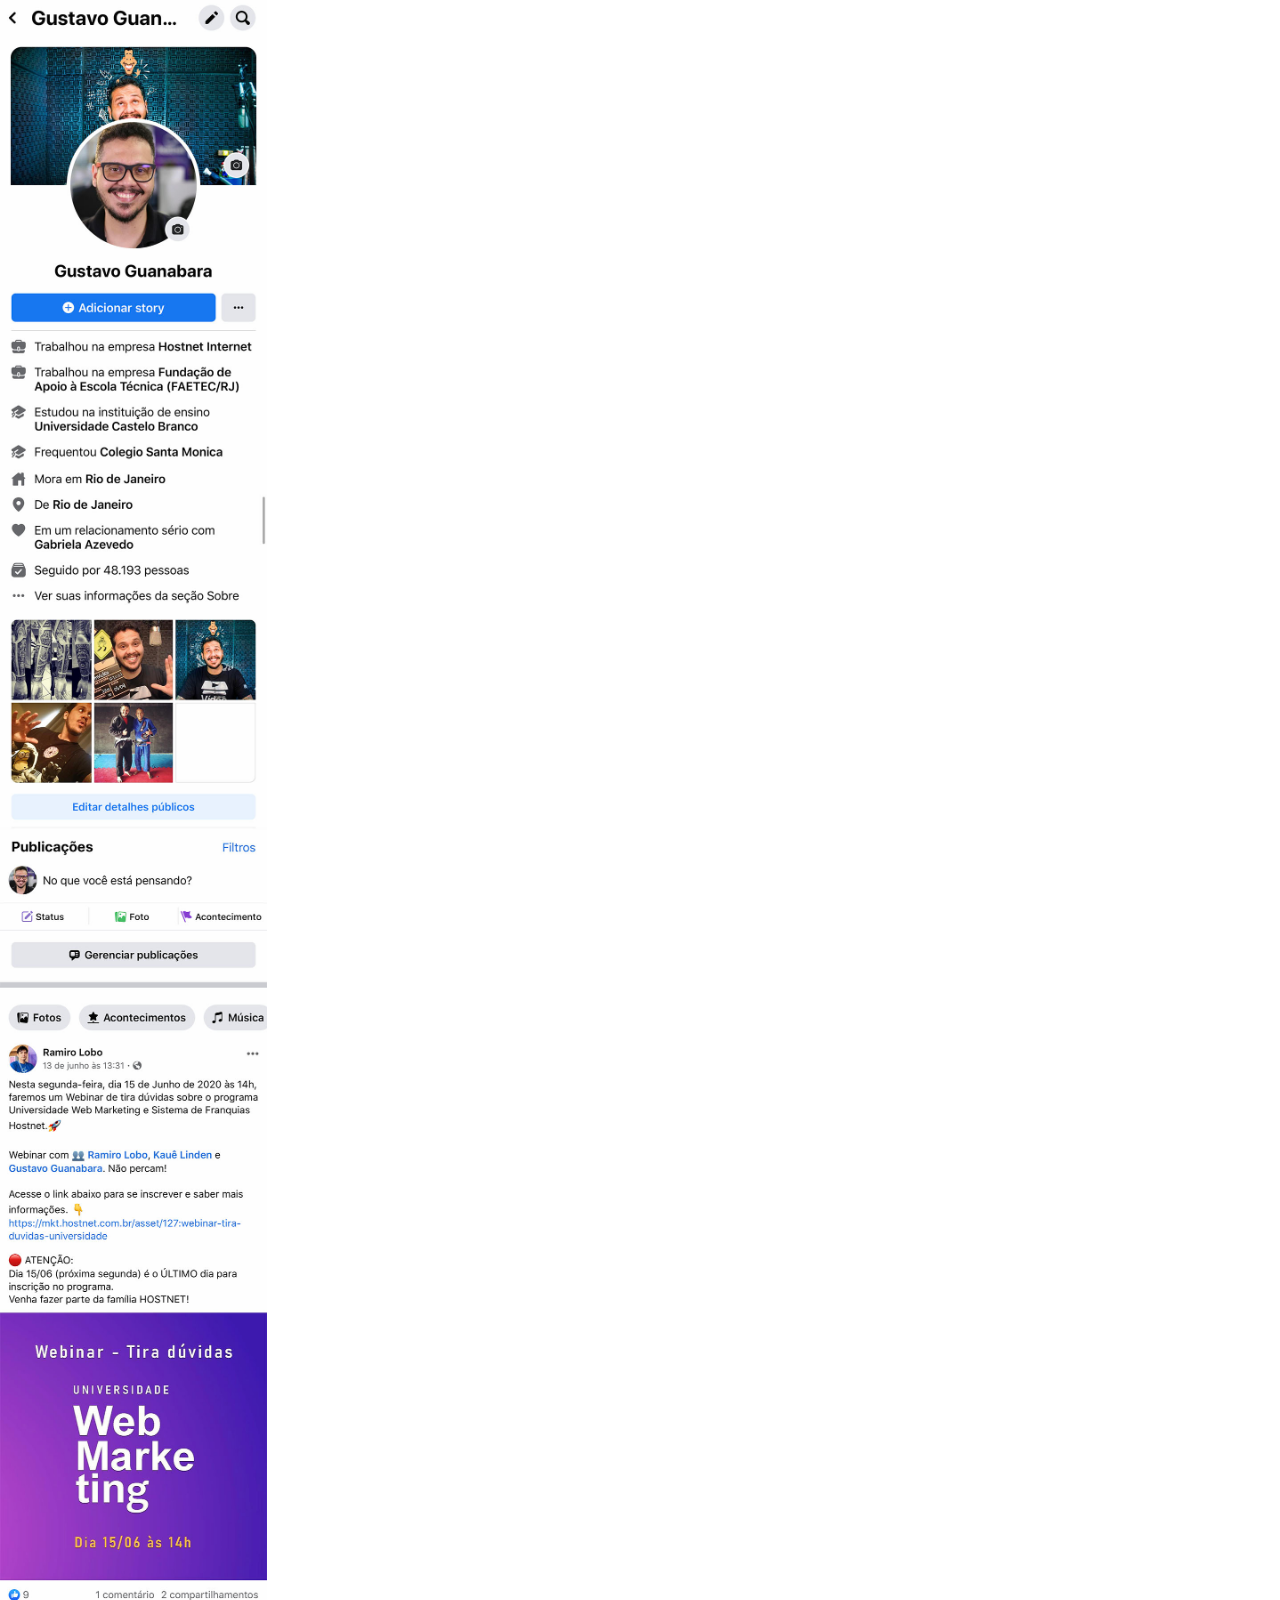
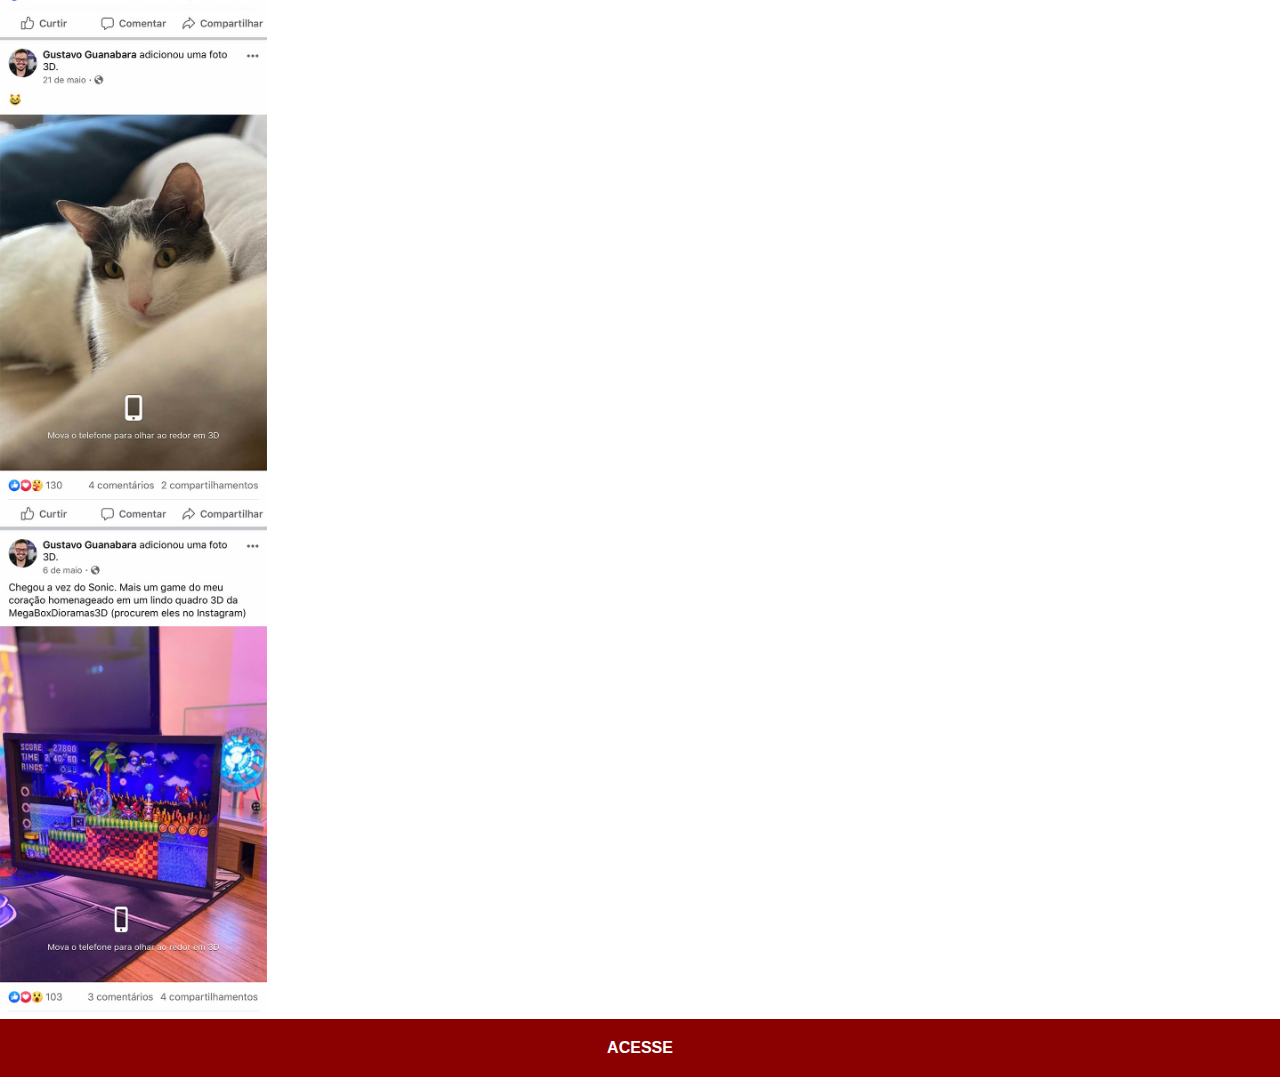
==== paginas/facebook.html @ ec4a07df ":tada: initial commit" ====
<!DOCTYPE html>
<html lang="pt-br">
<head>
  <meta charset="UTF-8">
  <meta http-equiv="X-UA-Compatible" content="IE=edge">
  <meta name="viewport" content="width=device-width, initial-scale=1.0">
  <title>Facebook</title>

  <link rel="stylesheet" href="../social.css">
</head>
<body>
  
  <img src="../imagens/tela-facebook.jpg" alt="Facebook">

  <a href="https://facebook.com/ariel.rodrigues.94009841" target="_blank" rel="external">ACESSE</a>

</body>
</html>
---- social.css ----
@charset "UTF-8";

* {
      font-family: Arial, Helvetica, sans-serif;

      padding: 0px;
      margin: 0px;
    }

    ::-webkit-scrollbar {
      width: 0px;
      height: 0px;
    }

    img {
      width: 267px;
    }

    a {
      display: block;

      background-color: darkred;
      color: white;
      font-weight: bolder;

      padding: 20px;
      text-align: center;
      text-decoration: none;
    }

    a:hover {
      background-color: red;
    }
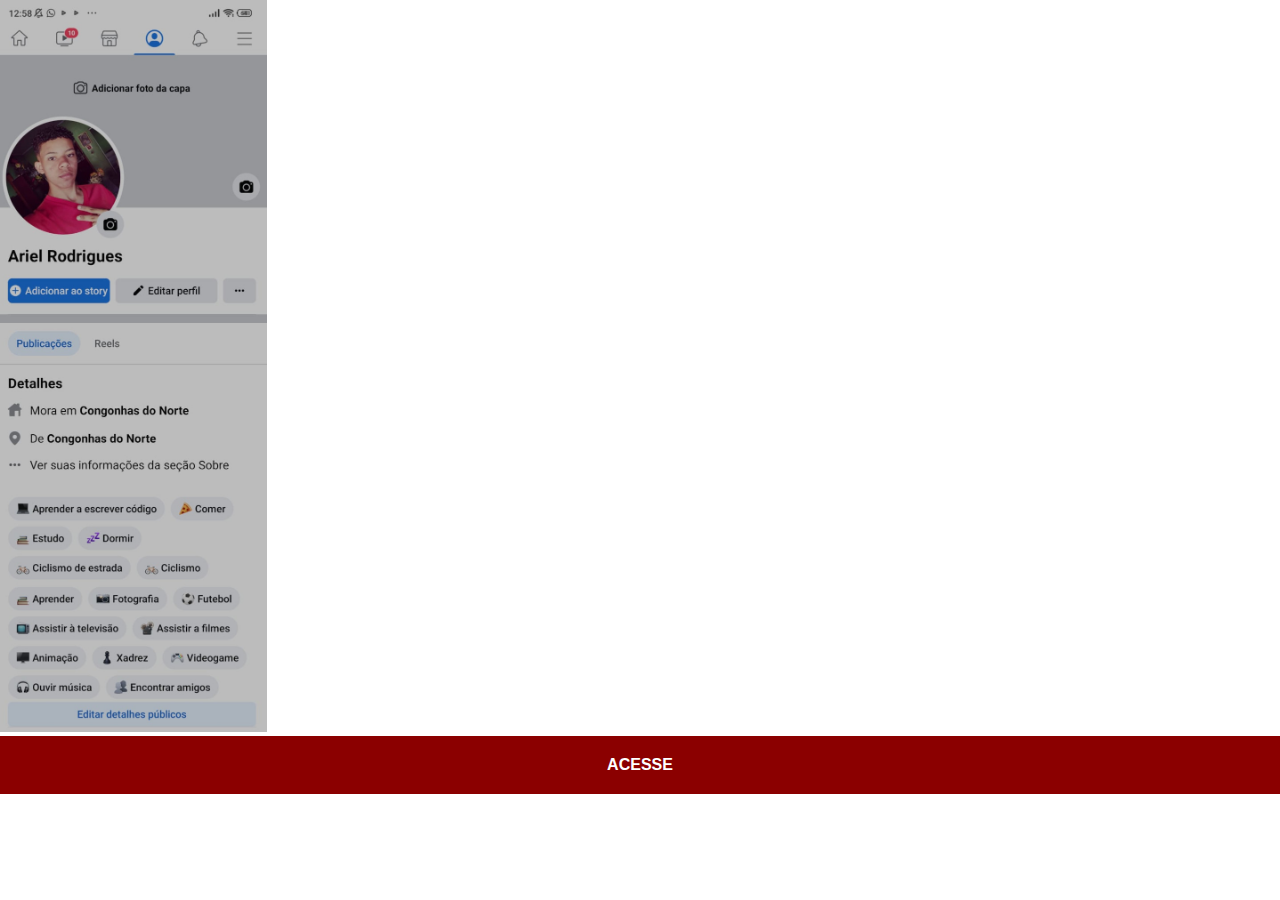
==== commit 7299f132: "Facebook screen update." ====
--- a/paginas/facebook.html
+++ b/paginas/facebook.html
@@ -10,7 +10,7 @@
 </head>
 <body>
   
-  <img src="../imagens/tela-facebook.jpg" alt="Facebook">
+  <img src="../imagens/tela-facebook-ariel.jpg" alt="Facebook">
 
   <a href="https://facebook.com/ariel.rodrigues.94009841" target="_blank" rel="external">ACESSE</a>
 
